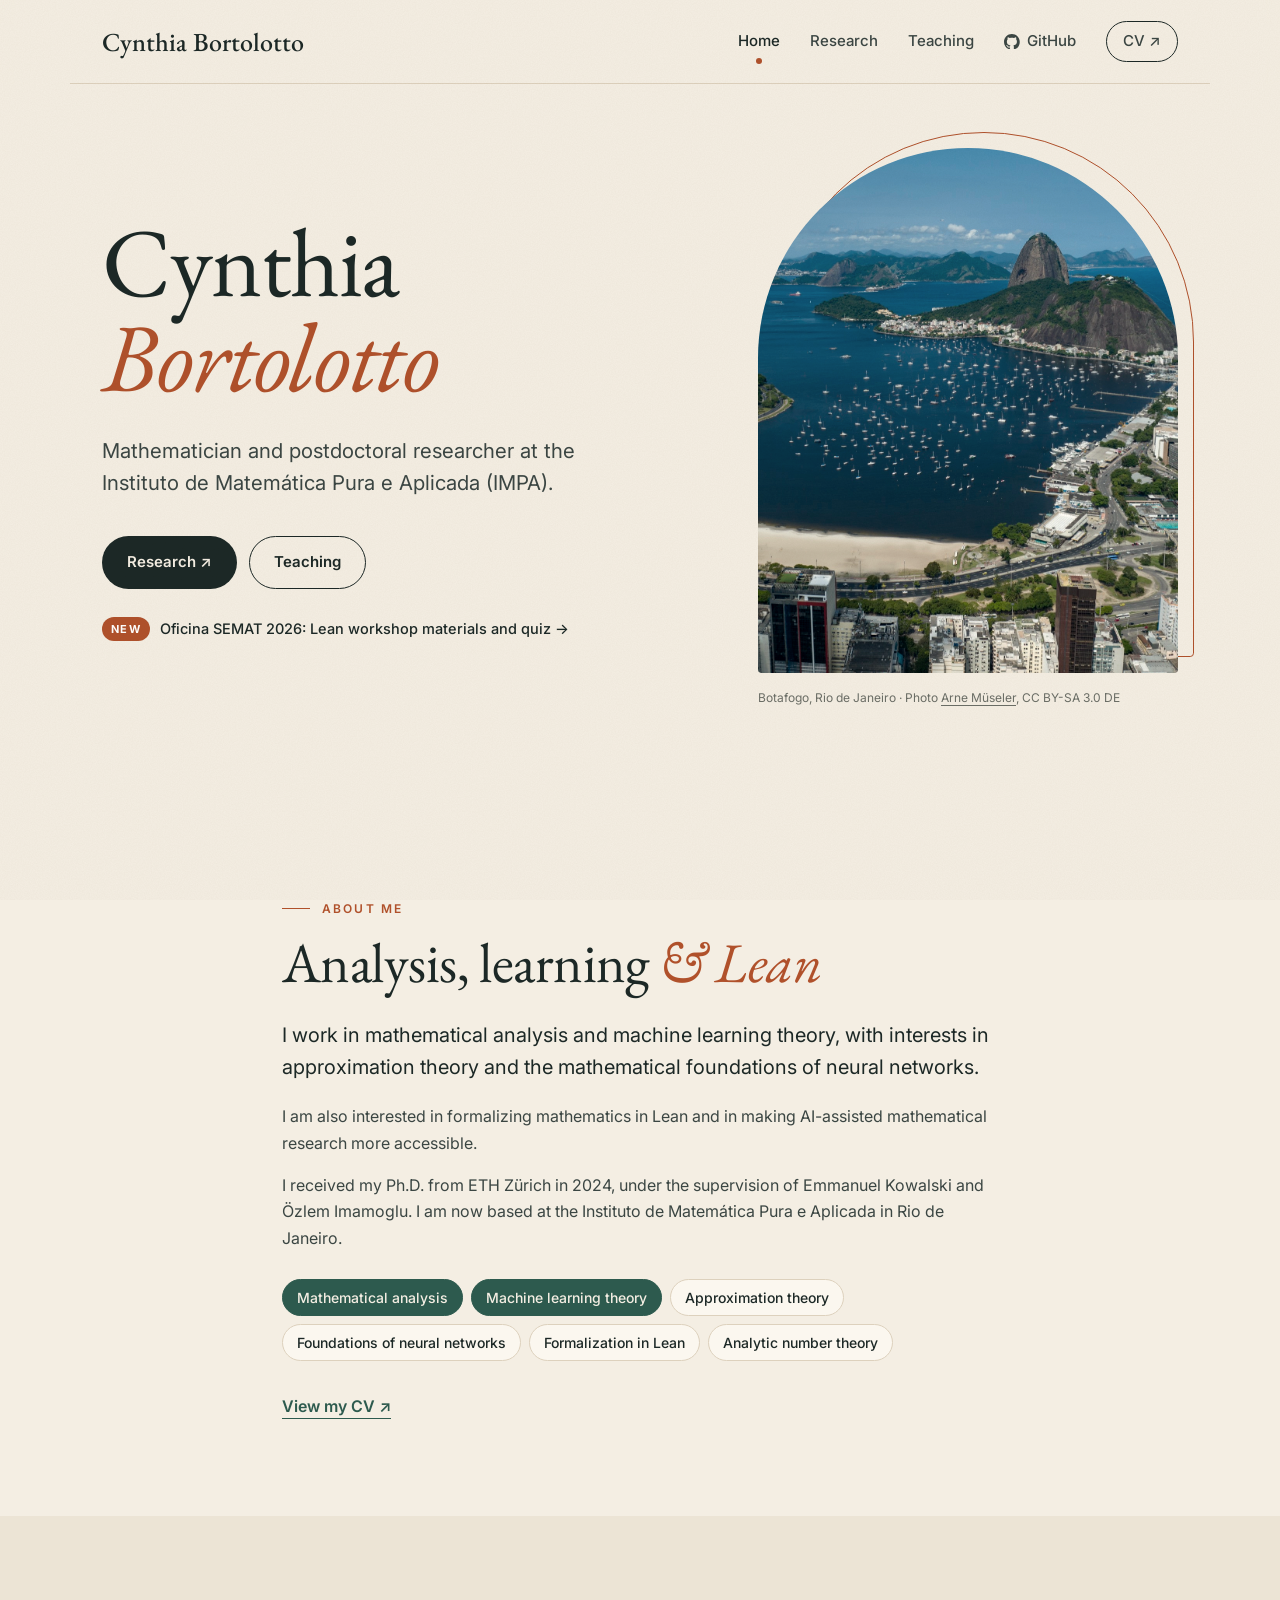
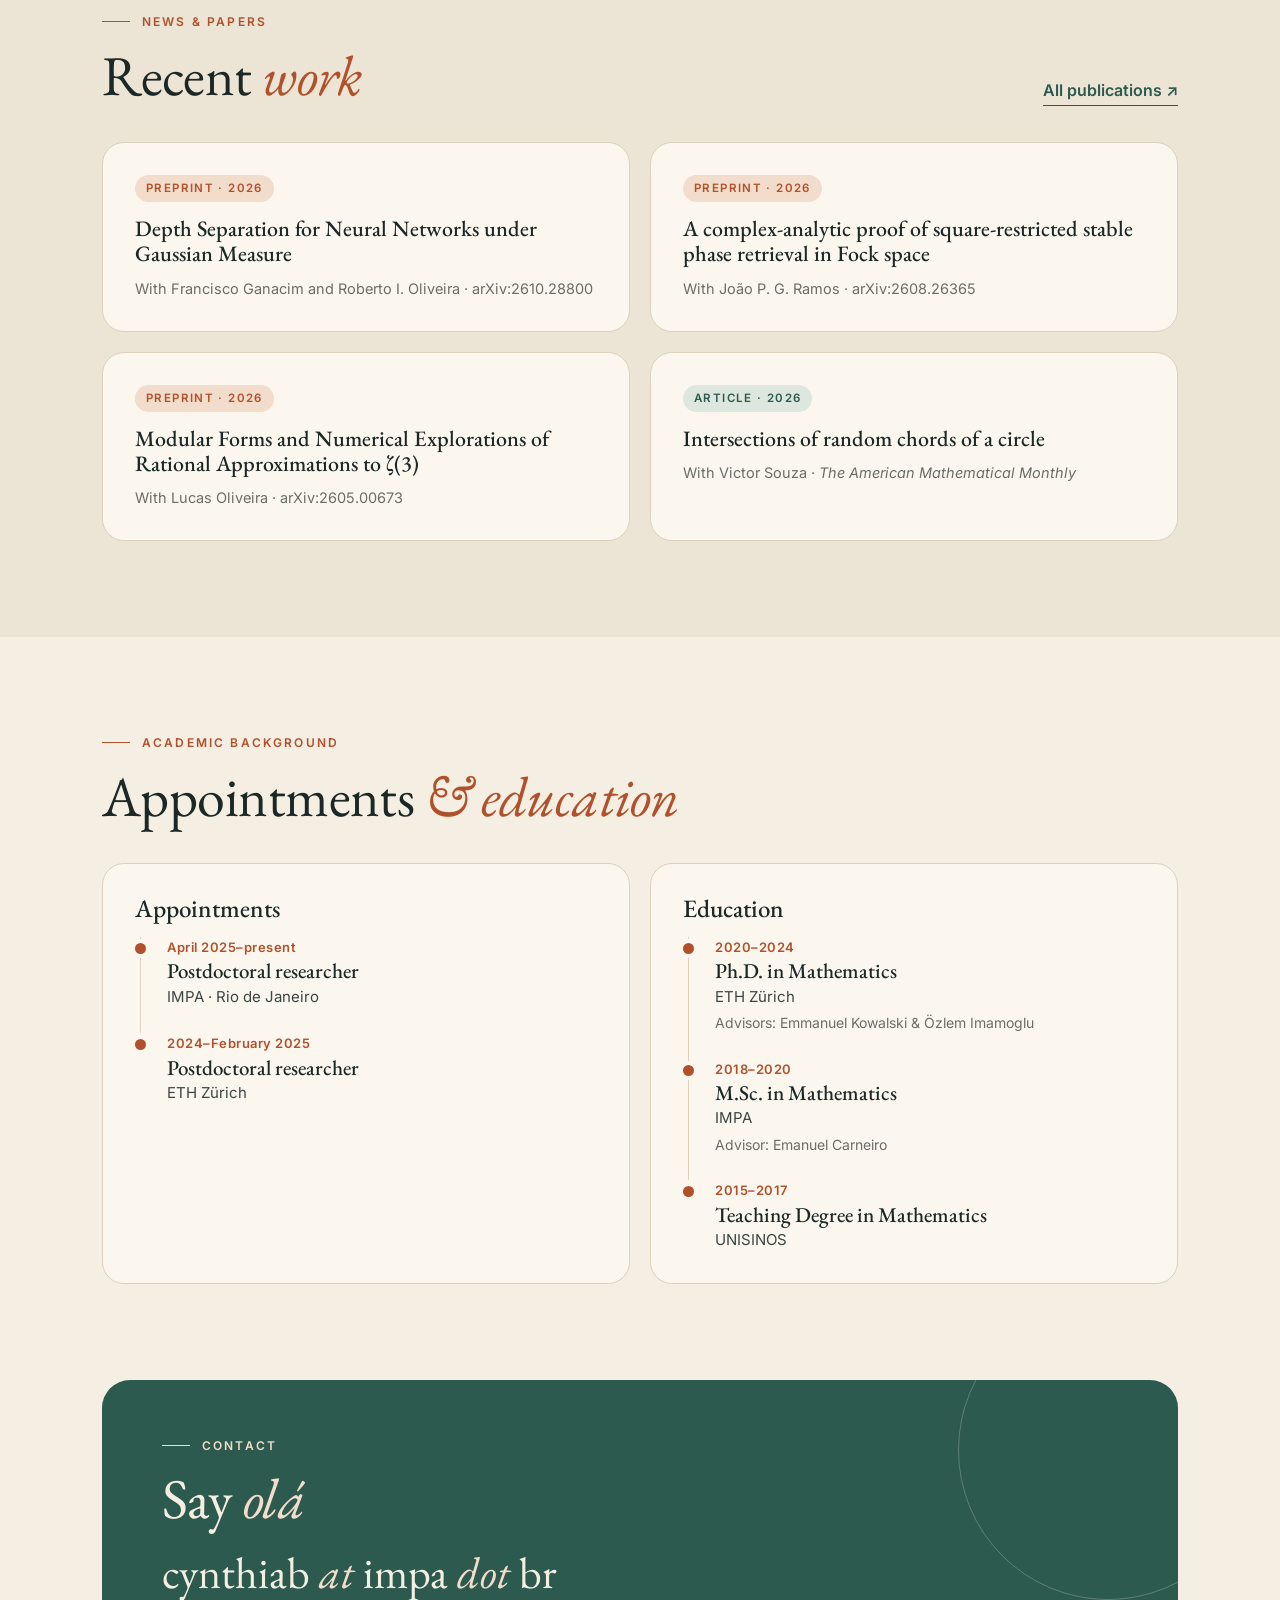
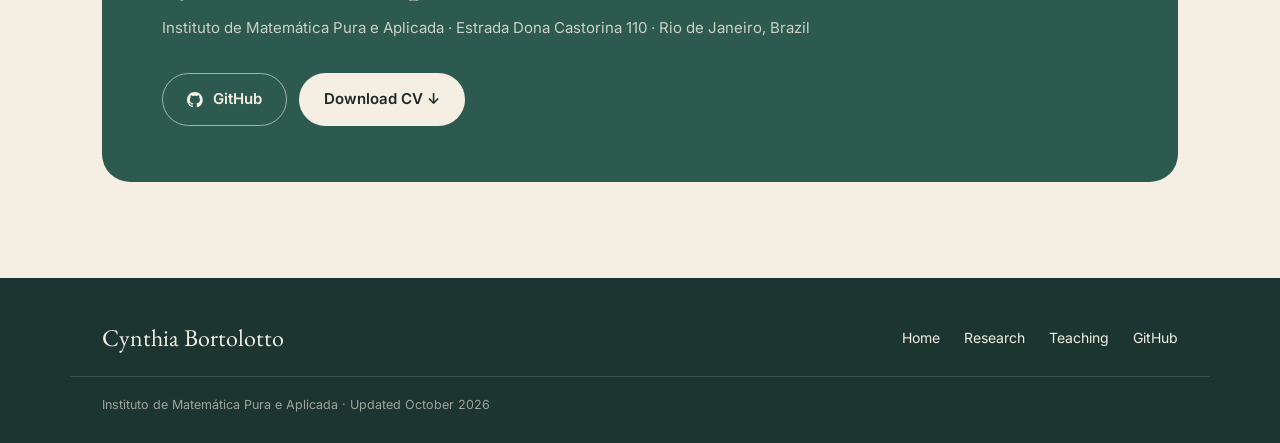
==== index.html @ 7a4b2d6e "Create academic website Home, Research and Teaching pages, with papers, theses, courses, and the SEM" ====
<!doctype html>
<html lang="en">
<head>
  <meta charset="utf-8">
  <meta name="viewport" content="width=device-width, initial-scale=1">
  <meta name="description" content="Cynthia Bortolotto is a mathematician and postdoctoral researcher at IMPA, working in analysis, machine learning theory, and formalization in Lean.">
  <meta name="theme-color" content="#f4eee3">
  <meta property="og:type" content="website">
  <meta property="og:title" content="Cynthia Bortolotto · Mathematics · IMPA">
  <meta property="og:description" content="Cynthia Bortolotto is a mathematician and postdoctoral researcher at IMPA, working in analysis, machine learning theory, and formalization in Lean.">
  <meta property="og:image" content="https://cynthiabort.github.io/assets/photos/rio-small.jpg">
  <link rel="canonical" href="https://cynthiabort.github.io/">
  <link rel="icon" href="favicon.svg" type="image/svg+xml">
  <link rel="preconnect" href="https://fonts.googleapis.com">
  <link rel="preconnect" href="https://fonts.gstatic.com" crossorigin>
  <link rel="stylesheet" href="https://fonts.googleapis.com/css2?family=EB+Garamond:ital,wght@0,400;0,500;0,600;1,400;1,500&family=Inter:wght@400;500;600;700&display=swap">
  <link rel="stylesheet" href="styles.css">
  <script src="script.js" defer></script>
  <title>Cynthia Bortolotto · Mathematics · IMPA</title>
</head>
<body>
  <a class="skip-link" href="#main">Skip to main content</a>
  <header class="site-header">
    <div class="container header-inner">
      <a class="brand" href="index.html" aria-label="Cynthia Bortolotto, home"><span class="brand-name">Cynthia Bortolotto</span><span class="brand-short" aria-hidden="true">C. Bortolotto</span></a>
      <nav class="site-nav" aria-label="Main navigation">
        <a href="index.html" aria-current="page">Home</a>
        <a href="research.html">Research</a>
        <a href="teaching.html">Teaching</a>
        <a class="nav-gh" href="https://github.com/cynthiabort"><svg class="gh-icon" viewBox="0 0 16 16" aria-hidden="true"><path fill="currentColor" d="M8 0C3.58 0 0 3.58 0 8c0 3.54 2.29 6.53 5.47 7.59.4.07.55-.17.55-.38 0-.19-.01-.82-.01-1.49-2.01.37-2.53-.49-2.69-.94-.09-.23-.48-.94-.82-1.13-.28-.15-.68-.52-.01-.53.63-.01 1.08.58 1.23.82.72 1.21 1.87.87 2.33.66.07-.52.28-.87.51-1.07-1.78-.2-3.64-.89-3.64-3.95 0-.87.31-1.59.82-2.15-.08-.2-.36-1.02.08-2.12 0 0 .67-.21 2.2.82.64-.18 1.32-.27 2-.27.68 0 1.36.09 2 .27 1.53-1.04 2.2-.82 2.2-.82.44 1.1.16 1.92.08 2.12.51.56.82 1.27.82 2.15 0 3.07-1.87 3.75-3.65 3.95.29.25.54.73.54 1.48 0 1.07-.01 1.93-.01 2.2 0 .21.15.46.55.38A8.013 8.013 0 0016 8c0-4.42-3.58-8-8-8z"/></svg><span>GitHub</span></a>
        <a class="nav-cv" href="cv.pdf">CV ↗</a>
      </nav>
    </div>
  </header>
  <main id="main">

    <section class="hero" aria-labelledby="name">
      <div class="container hero-grid">
        <div class="hero-text">
          <h1 id="name">Cynthia <em>Bortolotto</em></h1>
          <p class="lead">Mathematician and postdoctoral researcher at the Instituto de Matemática Pura e Aplicada (IMPA).</p>
          <div class="hero-actions">
            <a class="btn btn--dark" href="research.html">Research ↗</a>
            <a class="btn btn--line" href="teaching.html">Teaching</a>
          </div>
          <a class="news-link" href="teaching.html#semat-2026"><span class="news-tag">New</span> Oficina SEMAT 2026: Lean workshop materials and quiz →</a>
        </div>
        <figure class="arch">
          <div class="arch-frame">
            <img src="assets/photos/rio.jpg" alt="Botafogo Bay and Sugarloaf Mountain, Rio de Janeiro" style="object-position: 62% 50%" width="2400" height="1350">
          </div>
          <figcaption>Botafogo, Rio de Janeiro · Photo <a href="https://commons.wikimedia.org/wiki/File:P%C3%A3o_de_A%C3%A7ucar_-_Sugarloaf_Mountain_-_Zuckerhut_-_Botafago.jpg">Arne Müseler</a>, CC BY-SA 3.0 DE</figcaption>
        </figure>
      </div>
    </section>

    <!-- ABOUT: edit the biography here. -->
    <section class="section" aria-labelledby="about-title">
      <div class="container about">
        <div class="about-text">
          <span class="eyebrow">About me</span>
          <h2 id="about-title">Analysis, learning <em>&amp; Lean</em></h2>
          <p class="lead">I work in mathematical analysis and machine learning theory, with interests in approximation theory and the mathematical foundations of neural networks.</p>
          <p>I am also interested in formalizing mathematics in Lean and in making AI-assisted mathematical research more accessible.</p>
          <p>I received my Ph.D. from ETH Zürich in 2024, under the supervision of Emmanuel Kowalski and Özlem Imamoglu. I am now based at the Instituto de Matemática Pura e Aplicada in Rio de Janeiro.</p>
          <ul class="chips" aria-label="Research interests">
            <li>Mathematical analysis</li>
            <li>Machine learning theory</li>
            <li>Approximation theory</li>
            <li>Foundations of neural networks</li>
            <li>Formalization in Lean</li>
            <li>Analytic number theory</li>
          </ul>
          <a class="arrow-link" href="cv.pdf">View my CV ↗</a>
        </div>
      </div>
    </section>

    <!-- RECENT WORK: the four newest papers (keep it at four). The full list is in research.html. -->
    <section class="section section--tint" aria-labelledby="recent-title">
      <div class="container">
        <span class="eyebrow">News &amp; papers</span>
        <div class="section-head"><h2 id="recent-title">Recent <em>work</em></h2><a class="arrow-link" href="research.html#papers">All publications ↗</a></div>
        <div class="card-grid">
          <article class="card update"><span class="tag tag--preprint">Preprint · 2026</span><h3><a href="https://arxiv.org/abs/2610.28800">Depth Separation for Neural Networks under Gaussian Measure</a></h3><p>With Francisco Ganacim and Roberto I. Oliveira · arXiv:2610.28800</p></article>
          <article class="card update"><span class="tag tag--preprint">Preprint · 2026</span><h3><a href="https://arxiv.org/abs/2608.26365">A complex-analytic proof of square-restricted stable phase retrieval in Fock space</a></h3><p>With João P. G. Ramos · arXiv:2608.26365</p></article>
          <article class="card update"><span class="tag tag--preprint">Preprint · 2026</span><h3><a href="https://arxiv.org/abs/2605.00673">Modular Forms and Numerical Explorations of Rational Approximations to ζ(3)</a></h3><p>With Lucas Oliveira · arXiv:2605.00673</p></article>
          <article class="card update"><span class="tag">Article · 2026</span><h3><a href="https://doi.org/10.1080/00029890.2026.2662833">Intersections of random chords of a circle</a></h3><p>With Victor Souza · <cite>The American Mathematical Monthly</cite></p></article>
        </div>
      </div>
    </section>

    <section class="section" aria-labelledby="background-title">
      <div class="container">
        <span class="eyebrow">Academic background</span>
        <h2 id="background-title">Appointments <em>&amp; education</em></h2>
        <div class="timeline-grid">
          <div class="card"><h3>Appointments</h3><dl class="timeline">
            <div><dt>April 2025–present</dt><dd><strong>Postdoctoral researcher</strong><span>IMPA · Rio de Janeiro</span></dd></div>
            <div><dt>2024–February 2025</dt><dd><strong>Postdoctoral researcher</strong><span>ETH Zürich</span></dd></div>
          </dl></div>
          <div class="card"><h3>Education</h3><dl class="timeline">
            <div><dt>2020–2024</dt><dd><strong>Ph.D. in Mathematics</strong><span>ETH Zürich</span><p>Advisors: Emmanuel Kowalski &amp; Özlem Imamoglu</p></dd></div>
            <div><dt>2018–2020</dt><dd><strong>M.Sc. in Mathematics</strong><span>IMPA</span><p>Advisor: Emanuel Carneiro</p></dd></div>
            <div><dt>2015–2017</dt><dd><strong>Teaching Degree in Mathematics</strong><span>UNISINOS</span></dd></div>
          </dl></div>
        </div>
      </div>
    </section>

    <section class="section" id="contact" aria-labelledby="contact-title">
      <div class="container">
        <div class="contact-panel">
          <div>
            <span class="eyebrow eyebrow--light">Contact</span>
            <h2 id="contact-title">Say <em>olá</em></h2>
            <span class="email">cynthiab <span class="at">at</span> impa <span class="at">dot</span> br</span>
            <p>Instituto de Matemática Pura e Aplicada · Estrada Dona Castorina 110 · Rio de Janeiro, Brazil</p>
          </div>
          <div class="contact-actions">
            <a class="btn btn--cream-line" href="https://github.com/cynthiabort"><svg class="gh-icon" viewBox="0 0 16 16" aria-hidden="true"><path fill="currentColor" d="M8 0C3.58 0 0 3.58 0 8c0 3.54 2.29 6.53 5.47 7.59.4.07.55-.17.55-.38 0-.19-.01-.82-.01-1.49-2.01.37-2.53-.49-2.69-.94-.09-.23-.48-.94-.82-1.13-.28-.15-.68-.52-.01-.53.63-.01 1.08.58 1.23.82.72 1.21 1.87.87 2.33.66.07-.52.28-.87.51-1.07-1.78-.2-3.64-.89-3.64-3.95 0-.87.31-1.59.82-2.15-.08-.2-.36-1.02.08-2.12 0 0 .67-.21 2.2.82.64-.18 1.32-.27 2-.27.68 0 1.36.09 2 .27 1.53-1.04 2.2-.82 2.2-.82.44 1.1.16 1.92.08 2.12.51.56.82 1.27.82 2.15 0 3.07-1.87 3.75-3.65 3.95.29.25.54.73.54 1.48 0 1.07-.01 1.93-.01 2.2 0 .21.15.46.55.38A8.013 8.013 0 0016 8c0-4.42-3.58-8-8-8z"/></svg> GitHub</a>
            <a class="btn btn--cream" href="cv.pdf">Download CV ↓</a>
          </div>
        </div>
      </div>
    </section>
  </main>
  <footer class="site-footer">
    <div class="container footer-inner">
      <p class="footer-name">Cynthia Bortolotto</p>
      <nav class="footer-links" aria-label="Footer navigation"><a href="index.html">Home</a><a href="research.html">Research</a><a href="teaching.html">Teaching</a><a href="https://github.com/cynthiabort">GitHub</a></nav>
    </div>
    <div class="container footer-note"><p>Instituto de Matemática Pura e Aplicada · Updated October 2026</p></div>
  </footer>
</body>
</html>
---- styles.css ----
/* ---------- Colors and fonts ---------- */
:root {
  --paper: #f4eee3;
  --paper-2: #ece4d5;
  --card: #fbf7ef;
  --ink: #1c2826;
  --text: #3b4643;
  --muted: #6b6e66;
  --terra: #b0512b;
  --terra-soft: #f2dccb;
  --green: #2d5a4e;
  --green-soft: #dde7df;
  --line: #ddd1bd;
  --footer: #1d3530;
  --serif: 'EB Garamond', Garamond, Georgia, 'Times New Roman', serif;
  --sans: 'Inter', -apple-system, BlinkMacSystemFont, 'Segoe UI', sans-serif;
}

/* ---------- Base ---------- */
*, *::before, *::after { box-sizing: border-box; }
html { scroll-behavior: smooth; scroll-padding-top: 96px; }
body {
  margin: 0;
  background: var(--paper);
  color: var(--text);
  font-family: var(--sans);
  font-size: 16px;
  line-height: 1.65;
  -webkit-font-smoothing: antialiased;
}
/* A faint paper grain over the whole page. */
body::after {
  content: ''; position: fixed; inset: 0; z-index: 100; pointer-events: none;
  opacity: .22; mix-blend-mode: multiply;
  background-image: url("data:image/svg+xml,%3Csvg xmlns='http://www.w3.org/2000/svg' width='180' height='180'%3E%3Cfilter id='n'%3E%3CfeTurbulence type='fractalNoise' baseFrequency='.85' numOctaves='3' stitchTiles='stitch'/%3E%3CfeColorMatrix values='0 0 0 0 .45 0 0 0 0 .38 0 0 0 0 .3 0 0 0 .35 0'/%3E%3C/filter%3E%3Crect width='100%25' height='100%25' filter='url(%23n)'/%3E%3C/svg%3E");
}
h1, h2, h3, p { margin-top: 0; }
h1, h2, h3 { color: var(--ink); }
h1 em, h2 em { font-style: italic; color: var(--terra); }
a { color: var(--green); text-underline-offset: 3px; text-decoration-thickness: 1px; }
a:hover { color: var(--terra); }
a:focus-visible, button:focus-visible, summary:focus-visible { outline: 2px solid var(--terra); outline-offset: 3px; border-radius: 4px; }
button { font: inherit; }
[hidden] { display: none !important; }
cite { font-style: italic; }

.container { width: 100%; max-width: 1140px; margin: 0 auto; padding: 0 32px; }
.skip-link { position: fixed; top: 10px; left: 10px; z-index: 200; background: var(--ink); color: var(--paper); padding: 10px 16px; border-radius: 999px; transform: translateY(-200%); }
.skip-link:focus { transform: none; }

/* ---------- Header ---------- */
.site-header {
  position: sticky; top: 0; z-index: 30;
  background: rgba(244, 238, 227, .9);
  -webkit-backdrop-filter: blur(10px); backdrop-filter: blur(10px);
}
.header-inner { display: flex; align-items: center; justify-content: space-between; gap: 24px; height: 84px; border-bottom: 1px solid var(--line); }
.brand { display: flex; align-items: center; gap: 12px; color: var(--ink); text-decoration: none; }
.brand:hover { color: var(--ink); }
.brand-name, .brand-short { font-family: var(--serif); font-size: 26px; font-weight: 500; line-height: 1; }
.brand-short { display: none; }
.gh-icon { width: 1.05em; height: 1.05em; flex: none; }
.site-nav .nav-gh { display: inline-flex; align-items: center; gap: 7px; }
.site-nav { display: flex; align-items: center; gap: 30px; }
.site-nav a { position: relative; white-space: nowrap; color: var(--text); font-size: 15px; font-weight: 500; text-decoration: none; }
.site-nav a:hover { color: var(--terra); }
.site-nav a[aria-current="page"] { color: var(--ink); }
.site-nav a[aria-current="page"]::after {
  content: ''; position: absolute; left: 50%; bottom: -10px; width: 6px; height: 6px; margin-left: -3px;
  border-radius: 50%; background: var(--terra);
}
.site-nav .nav-cv { border: 1px solid var(--ink); border-radius: 999px; padding: 7px 16px; }
.site-nav .nav-cv:hover { background: var(--ink); color: var(--paper); }

/* ---------- Hero with arched photo ---------- */
.hero { padding: 64px 0 96px; }
.hero--page { padding: 48px 0 72px; }
.hero-grid { display: grid; grid-template-columns: minmax(0, 1fr) 420px; gap: 72px; align-items: center; }
.hero--page .hero-grid { grid-template-columns: minmax(0, 1fr) 340px; }
.coords {
  display: inline-flex; align-items: center; gap: 12px; margin-bottom: 26px;
  font-size: 13px; font-weight: 500; letter-spacing: .08em; color: var(--muted); font-variant-numeric: tabular-nums;
}
.coords::before { content: ''; width: 34px; height: 1px; background: var(--terra); }
.hero h1 {
  font-family: var(--serif); font-weight: 400;
  font-size: clamp(56px, 7.6vw, 108px); line-height: .98; letter-spacing: -.015em;
  margin: 0 0 30px;
}
.hero h1 em { display: block; }
.hero--page h1 { font-size: clamp(56px, 7vw, 96px); }
.hero--page h1 em { display: inline; }
.hero .lead { font-size: clamp(18px, 1.6vw, 21px); line-height: 1.6; max-width: 520px; margin-bottom: 0; }
.hero-actions { display: flex; flex-wrap: wrap; gap: 12px; margin-top: 36px; }

.arch { margin: 0; }
.arch-frame { position: relative; }
.arch-frame::before {
  content: ''; position: absolute; inset: 0; transform: translate(16px, -16px);
  border: 1.5px solid var(--terra); border-radius: 999px 999px 18px 18px;
}
.arch img {
  position: relative; display: block; width: 100%; height: auto; aspect-ratio: 4 / 5; object-fit: cover;
  border-radius: 999px 999px 18px 18px;
  filter: saturate(.88) sepia(.1) contrast(1.03);
}
.hero--page .arch img { aspect-ratio: 1 / 1; }
.arch figcaption { margin-top: 16px; font-size: 12px; color: var(--muted); line-height: 1.5; }
.arch figcaption a { color: inherit; }


/* ---------- Buttons and labels ---------- */
.btn {
  display: inline-flex; align-items: center; gap: 10px;
  padding: 13px 24px; border-radius: 999px; border: 1px solid transparent;
  font-size: 15px; font-weight: 600; text-decoration: none;
  transition: background-color .15s, color .15s, border-color .15s;
}
.btn--dark { background: var(--ink); color: var(--paper); }
.btn--dark:hover { background: var(--terra); color: #fff; }
.btn--line { border-color: var(--ink); color: var(--ink); }
.btn--line:hover { background: var(--ink); color: var(--paper); }
.btn--cream { background: var(--paper); color: var(--ink); }
.btn--cream:hover { background: #fff; color: var(--terra); }
.eyebrow {
  display: flex; align-items: center; gap: 12px; margin-bottom: 14px;
  font-size: 12px; font-weight: 600; letter-spacing: .18em; text-transform: uppercase; color: var(--terra);
}
.eyebrow::before { content: ''; width: 28px; height: 1px; background: currentColor; }
.eyebrow--light { color: var(--terra-soft); }
.arrow-link { font-weight: 600; text-decoration: none; border-bottom: 1px solid currentColor; padding-bottom: 2px; white-space: nowrap; }

/* ---------- Sections ---------- */
.section { padding: 96px 0; }
.section--tint { background: var(--paper-2); }
.section h2 {
  font-family: var(--serif); font-weight: 400;
  font-size: clamp(38px, 4.6vw, 56px); line-height: 1.08; letter-spacing: -.01em;
  margin-bottom: 36px;
}
.section-head { display: flex; align-items: flex-end; justify-content: space-between; gap: 24px; margin-bottom: 36px; }
.section-head h2 { margin-bottom: 0; }
.section-intro { font-size: 17px; color: var(--muted); max-width: 640px; margin: -20px 0 32px; }
.section + .section:not(.section--tint) { padding-top: 0; }
.section.section--tint + .section:not(.section--tint) { padding-top: 96px; }

/* ---------- Home: about ---------- */
.about { max-width: 780px; }
.about-text h2 { margin-bottom: 26px; }
.about-text .lead { font-size: 20px; line-height: 1.6; color: var(--ink); }
.chips { display: flex; flex-wrap: wrap; gap: 8px; list-style: none; padding: 0; margin: 28px 0 32px; }
.chips li { font-size: 14px; font-weight: 500; color: var(--ink); padding: 6px 14px; border: 1px solid var(--line); border-radius: 999px; background: var(--card); }
.chips li:nth-child(-n+2) { background: var(--green); border-color: var(--green); color: var(--paper); }

/* ---------- Cards ---------- */
.card-grid { display: grid; grid-template-columns: 1fr 1fr; gap: 20px; }
.card-grid--3 { grid-template-columns: repeat(3, 1fr); }
.card { background: var(--card); border: 1px solid var(--line); border-radius: 22px; padding: 30px 32px; }
.card h3 { font-family: var(--serif); font-weight: 500; font-size: 25px; line-height: 1.15; margin-bottom: 14px; }
.card p { font-size: 15.5px; }
.card p:last-child { margin-bottom: 0; }
.card h3:last-child { margin-bottom: 0; }
.roman { counter-reset: roman; }
.roman .card { counter-increment: roman; }
.roman .card::before { content: counter(roman, lower-roman) '.'; display: block; font-family: var(--serif); font-style: italic; font-size: 30px; line-height: 1; color: var(--terra); margin-bottom: 18px; }

.update .tag { margin-bottom: 14px; }
.update h3 { font-size: 22px; margin-bottom: 10px; }
.update h3 a { color: var(--ink); text-decoration: none; }
.update h3 a:hover { color: var(--terra); }
.update p { font-size: 14.5px; color: var(--muted); }
.tag { display: inline-block; font-size: 11.5px; font-weight: 600; letter-spacing: .12em; text-transform: uppercase; padding: 4px 11px; border-radius: 999px; color: var(--green); background: var(--green-soft); }
.tag--preprint { color: var(--terra); background: var(--terra-soft); }

/* ---------- Research: papers ---------- */
.paper-tools { display: flex; justify-content: space-between; align-items: center; gap: 16px; flex-wrap: wrap; margin-bottom: 8px; }
.filters { display: flex; flex-wrap: wrap; gap: 8px; }
.filters button { background: transparent; border: 1px solid var(--ink); border-radius: 999px; color: var(--ink); padding: 7px 16px; font-size: 14px; font-weight: 500; cursor: pointer; }
.filters button:hover { background: var(--card); }
.filters button[aria-pressed="true"] { background: var(--ink); color: var(--paper); }
#paper-count { font-family: var(--serif); font-style: italic; font-size: 19px; color: var(--muted); margin: 0; }
.paper-list { border-bottom: 1px solid var(--line); }
.paper { display: grid; grid-template-columns: 120px minmax(0, 1fr); gap: 28px; padding: 34px 0; border-top: 1px solid var(--line); scroll-margin-top: 110px; }
.paper:target h3 { color: var(--terra); }
.paper-year { font-family: var(--serif); font-style: italic; font-size: 38px; line-height: 1; color: var(--terra); }
.paper-type { display: block; margin-top: 10px; font-family: var(--sans); font-style: normal; font-size: 11px; font-weight: 600; letter-spacing: .14em; text-transform: uppercase; color: var(--muted); }
.paper h3 { font-family: var(--serif); font-weight: 500; font-size: 24px; line-height: 1.2; margin-bottom: 10px; }
.authors { font-size: 15px; margin-bottom: 2px; }
.venue { font-size: 15px; color: var(--muted); margin-bottom: 16px; }
.paper-links { display: flex; flex-wrap: wrap; gap: 8px; }
.paper-links a { font-size: 13.5px; font-weight: 600; text-decoration: none; padding: 4px 13px; border: 1px solid var(--line); border-radius: 999px; background: var(--card); }
.paper-links a:hover { border-color: var(--terra); color: var(--terra); }
details { margin-top: 14px; }
summary { cursor: pointer; width: fit-content; font-size: 14px; font-weight: 500; color: var(--muted); }
summary:hover { color: var(--terra); }
details p { font-size: 15px; margin: 8px 0 0; max-width: 70ch; }
.thesis-note { display: flex; flex-direction: column; gap: 6px; margin-top: 32px; padding: 28px 34px; background: var(--green); border-radius: 22px; }
.thesis-note .eyebrow { color: var(--terra-soft); margin: 0; }
.thesis-note > a { color: var(--paper); font-family: var(--serif); font-size: 26px; line-height: 1.2; text-decoration: none; }
.thesis-note > a:hover { color: #fff; text-decoration: underline; }

.thesis { display: flex; flex-direction: column; }
.thesis-meta { font-size: 12px; font-weight: 600; letter-spacing: .12em; text-transform: uppercase; color: var(--terra); margin-bottom: 14px; }
.thesis h3 { font-size: 23px; }
.thesis p { font-size: 14.5px; color: var(--muted); margin-bottom: 20px; }
.thesis .paper-links { margin-top: auto; }

/* ---------- Numbered lists (talks, teaching) ---------- */
.numbered { list-style: none; padding: 0; margin: 0 0 36px; counter-reset: item; border-bottom: 1px solid var(--line); }
.numbered > li {
  counter-increment: item;
  display: grid; grid-template-columns: 80px minmax(0, 1fr) auto; gap: 24px; align-items: baseline;
  padding: 24px 0; border-top: 1px solid var(--line);
}
.numbered > li::before { content: counter(item, decimal-leading-zero); font-family: var(--serif); font-style: italic; font-size: 34px; line-height: 1; color: var(--terra); }
.numbered h3 { font-family: var(--serif); font-weight: 500; font-size: 24px; line-height: 1.2; margin: 0 0 4px; }
.numbered p { font-size: 15px; color: var(--muted); margin: 0; }
.numbered .when { font-size: 14px; font-weight: 500; color: var(--ink); white-space: nowrap; font-variant-numeric: tabular-nums; }

/* ---------- Timeline ---------- */
.timeline-grid { display: grid; grid-template-columns: 1fr 1fr; gap: 20px; }
.timeline { margin: 0; }
.timeline > div { position: relative; padding: 0 0 24px 26px; border-left: 1px solid var(--line); margin-left: 5px; }
.timeline > div:last-child { padding-bottom: 0; border-left-color: transparent; }
.timeline > div::before { content: ''; position: absolute; left: -6px; top: 6px; width: 11px; height: 11px; border-radius: 50%; background: var(--terra); box-shadow: 0 0 0 4px var(--card); }
.timeline dt { font-size: 13px; font-weight: 600; letter-spacing: .04em; color: var(--terra); }
.timeline dd { margin: 0; }
.timeline strong { display: block; color: var(--ink); font-family: var(--serif); font-weight: 500; font-size: 21px; line-height: 1.25; }
.timeline dd span { display: block; font-size: 15px; }
.timeline dd p { font-size: 14px; color: var(--muted); margin: 2px 0 0; }

/* ---------- Contact ---------- */
.contact-panel {
  position: relative; overflow: hidden;
  display: flex; align-items: flex-end; justify-content: space-between; gap: 32px; flex-wrap: wrap;
  background: var(--green); color: var(--paper); border-radius: 28px; padding: 56px 60px;
}
.contact-panel::after {
  content: ''; position: absolute; right: -80px; top: -80px; width: 300px; height: 300px; border-radius: 50%;
  border: 1px solid rgba(244, 238, 227, .25); pointer-events: none;
}
.contact-panel h2 { color: var(--paper); margin-bottom: 18px; }
.contact-panel h2 em { color: var(--terra-soft); }
.contact-panel .email { display: block; font-family: var(--serif); font-size: clamp(28px, 3.6vw, 44px); line-height: 1.15; color: var(--paper); overflow-wrap: anywhere; }
.contact-panel .email .at { font-style: italic; color: var(--terra-soft); }
.contact-panel p { margin: 18px 0 0; color: rgba(244, 238, 227, .8); font-size: 15px; }
.contact-actions { position: relative; z-index: 1; display: flex; flex-wrap: wrap; gap: 12px; }
.btn--cream-line { border-color: rgba(244, 238, 227, .6); color: var(--paper); }
.btn--cream-line:hover { background: rgba(244, 238, 227, .12); border-color: var(--paper); color: var(--paper); }

/* ---------- Workshop ---------- */
.section.section--workshop { padding-top: 16px; padding-bottom: 0; }
.section.section--workshop + .section { padding-top: 96px; }
.workshop-panel { position: relative; overflow: hidden; background: var(--terra); color: #fff; border-radius: 22px; padding: 30px 36px; }
.workshop-panel::after { content: ''; position: absolute; right: -70px; bottom: -120px; width: 240px; height: 240px; border-radius: 50%; border: 1px solid rgba(255, 255, 255, .28); pointer-events: none; }
.workshop-panel .eyebrow { color: #fbe3d4; }
.workshop-panel .eyebrow { margin-bottom: 10px; }
.section .workshop-panel h2 { color: #fff; max-width: 820px; font-size: clamp(26px, 2.8vw, 34px); line-height: 1.15; margin-bottom: 0; }
.workshop-panel h2 em { color: #fbe3d4; }
.workshop-actions { position: relative; z-index: 1; display: flex; flex-wrap: wrap; gap: 10px; margin-top: 20px; }
.workshop-actions .btn { padding: 9px 18px; font-size: 14px; }
.workshop-panel .btn--cream:hover { color: var(--terra); }
.news-link { display: inline-flex; align-items: center; gap: 10px; margin-top: 28px; font-size: 14.5px; font-weight: 500; color: var(--ink); text-decoration: none; }
.news-link:hover { color: var(--terra); }
.news-tag { font-size: 11px; font-weight: 700; letter-spacing: .12em; text-transform: uppercase; color: #fff; background: var(--terra); padding: 3px 9px; border-radius: 999px; }

/* ---------- Footer ---------- */
.site-footer { background: var(--footer); color: rgba(244, 238, 227, .8); padding: 40px 0 28px; font-size: 14px; }
.footer-inner { display: flex; justify-content: space-between; align-items: center; gap: 16px; flex-wrap: wrap; }
.site-footer p { margin: 0; }
.footer-name { font-family: var(--serif); font-size: 24px; color: var(--paper); }
.footer-links { display: flex; gap: 24px; }
.site-footer a { color: var(--paper); text-decoration: none; }
.site-footer a:hover { color: var(--terra-soft); }
.footer-note { margin-top: 18px; padding-top: 18px; border-top: 1px solid rgba(244, 238, 227, .15); font-size: 12.5px; color: rgba(244, 238, 227, .6); }

/* ---------- Smaller screens ---------- */
@media (max-width: 960px) {
  .hero-grid, .hero--page .hero-grid { grid-template-columns: 1fr; gap: 56px; }
  .arch { width: min(100%, 380px); margin: 0 auto 0 16px; }
  .card-grid, .card-grid--3, .timeline-grid { grid-template-columns: 1fr; }
  .section { padding: 72px 0; }
  .section.section--tint + .section:not(.section--tint) { padding-top: 72px; }
}
@media (max-width: 640px) {
  .container { padding: 0 18px; }
  .header-inner { height: 68px; gap: 12px; }
  .brand-name, .site-nav .nav-gh span { display: none; }
  .brand-short { display: inline; font-size: 20px; white-space: nowrap; }
  .site-nav a[href="index.html"] { display: none; }
  .contact-panel::after { display: none; }
  .site-nav { gap: 16px; }
  .site-nav a { font-size: 14px; }
  .site-nav .nav-cv { padding: 6px 12px; }
  .hero { padding: 40px 0 64px; }
  .hero h1 { font-size: 54px; }
  .arch { width: calc(100% - 40px); margin-left: 24px; }
  .section { padding: 56px 0; }
  .section.section--tint + .section:not(.section--tint) { padding-top: 56px; }
  .section.section--workshop + .section { padding-top: 56px; }
  .section-head { flex-direction: column; align-items: flex-start; gap: 12px; }
  .card { padding: 24px 22px; border-radius: 18px; }
  .paper { grid-template-columns: 1fr; gap: 10px; padding: 28px 0; }
  .paper-year { display: flex; align-items: baseline; gap: 14px; font-size: 34px; }
  .paper-type { margin: 0; }
  .paper h3 { font-size: 22px; }
  .numbered > li { grid-template-columns: 52px minmax(0, 1fr); gap: 14px; }
  .numbered > li::before { font-size: 28px; }
  .numbered .when { grid-column: 2; }
  .numbered h3 { font-size: 21px; }
  .contact-panel { padding: 36px 24px; border-radius: 22px; }
  .workshop-panel { padding: 24px 20px; border-radius: 18px; }
  .workshop-panel::after { display: none; }
  .workshop-actions .btn { width: 100%; justify-content: center; }
  .footer-inner { flex-direction: column; align-items: flex-start; }
}

@media (max-width: 380px) {
  .container { padding: 0 14px; }
  .brand-short { font-size: 18px; }
  .site-nav { gap: 12px; }
  .site-nav a { font-size: 13px; }
  .site-nav .nav-cv { padding: 5px 10px; }
}

@media (prefers-reduced-motion: reduce) {
  html { scroll-behavior: auto; }
}

@media print {
  body::after, .site-header, .arch, .site-footer, .paper-tools, .paper-links, summary, .hero-actions { display: none !important; }
  body { background: #fff; }
  .hero-grid { display: block; }
  .card, .paper, .numbered > li { break-inside: avoid; }
  .paper[hidden] { display: grid !important; }
}
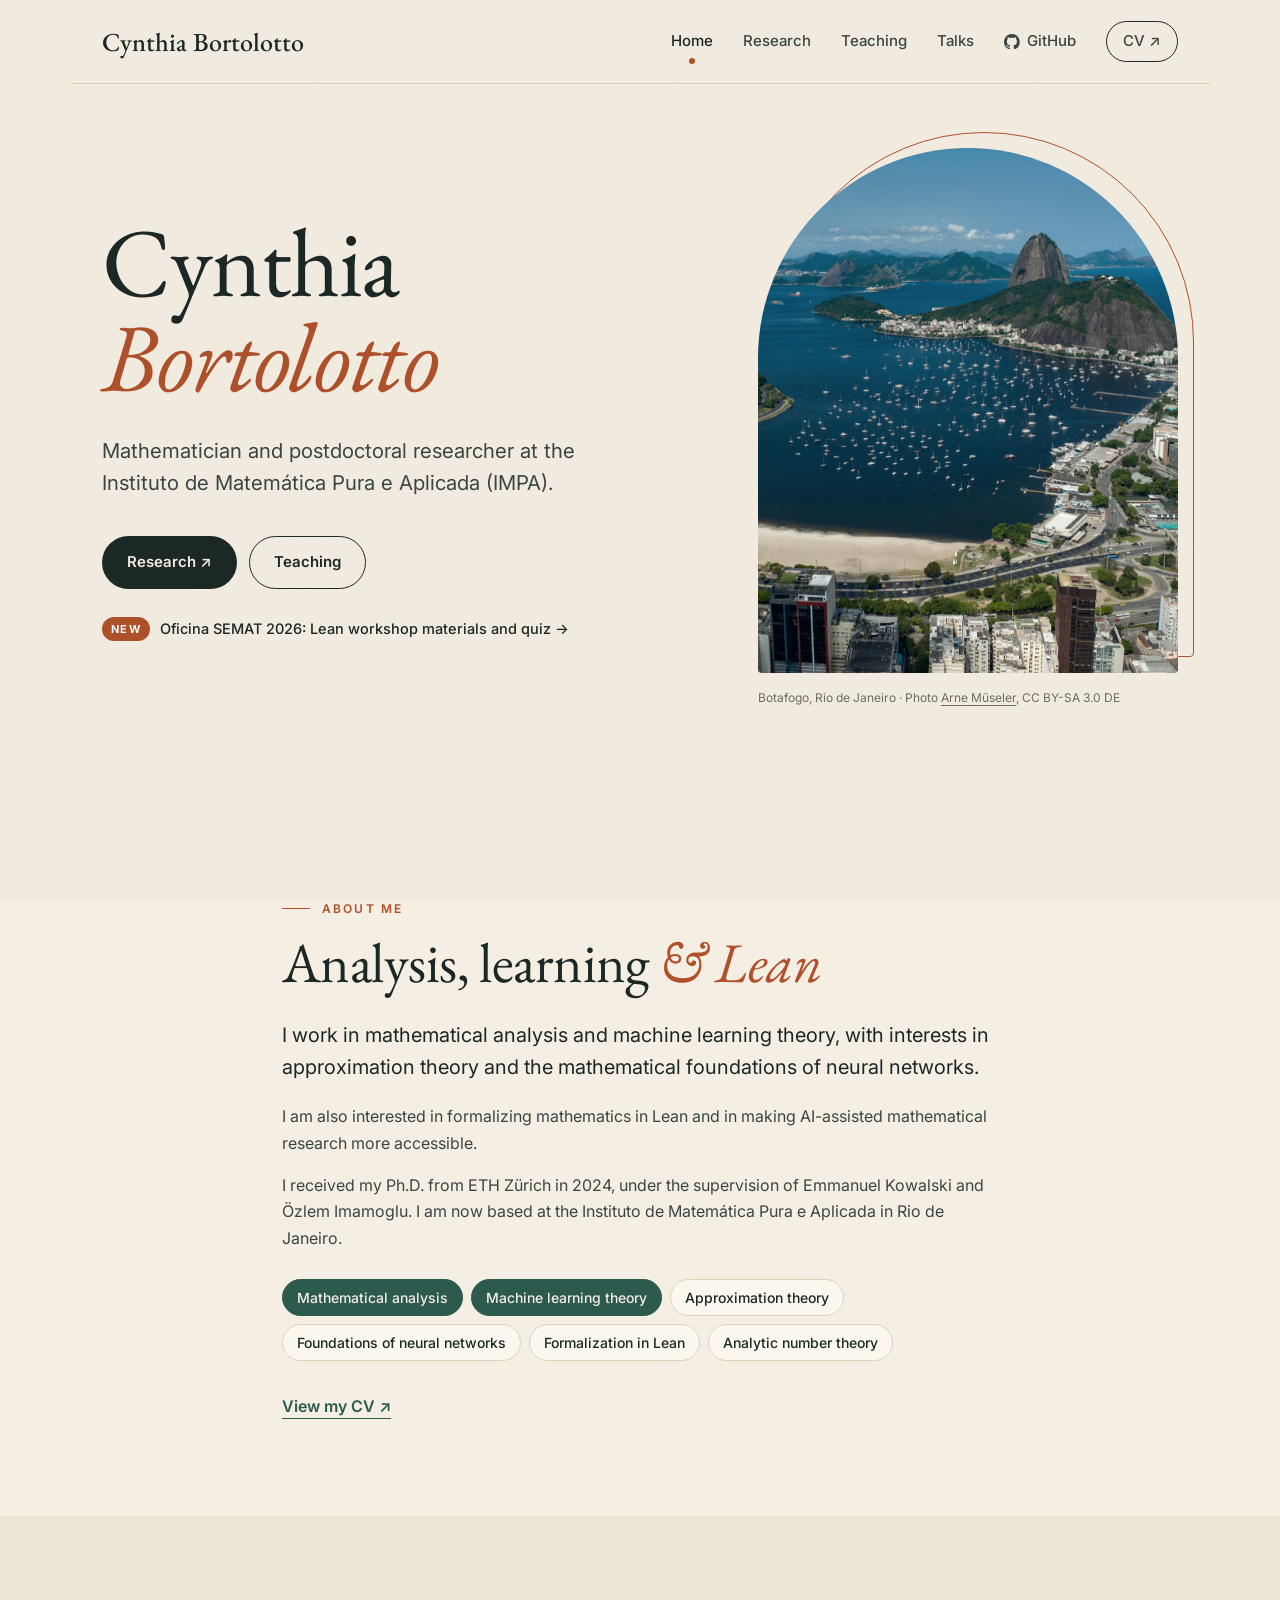
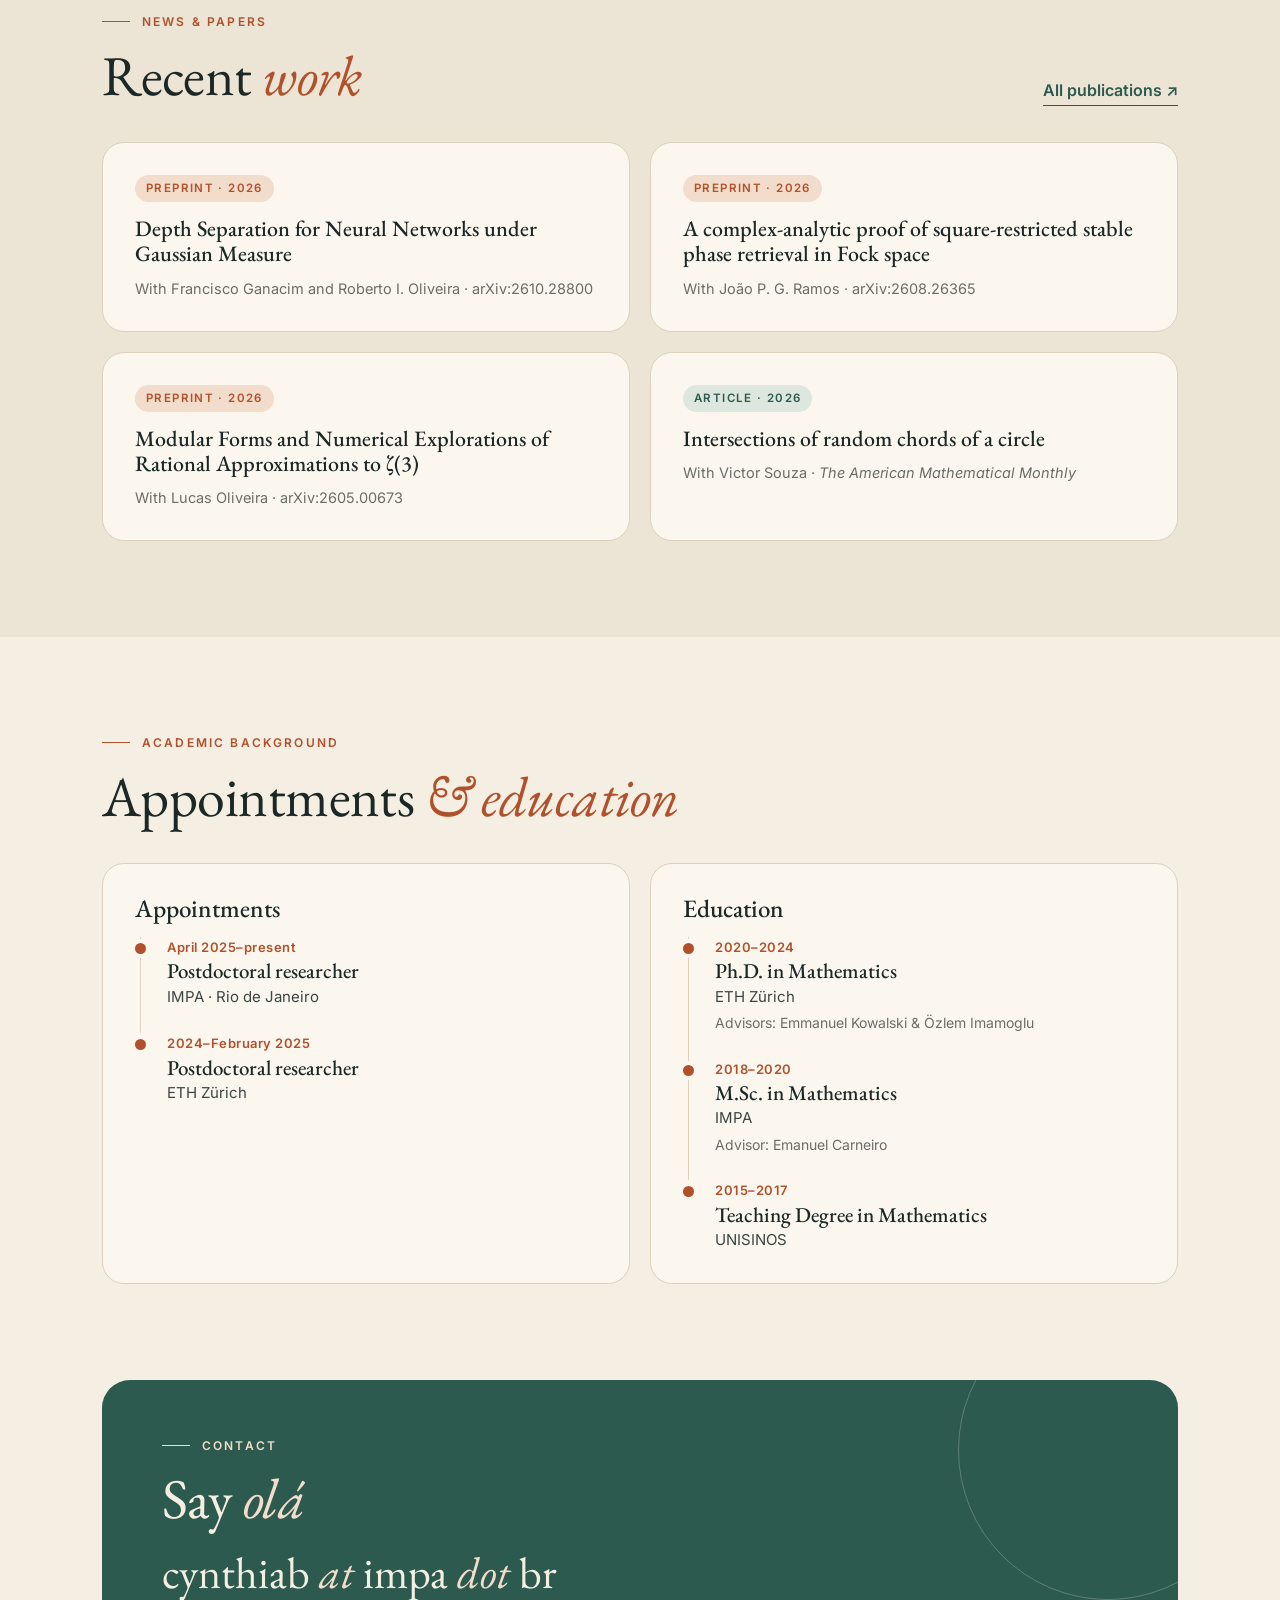
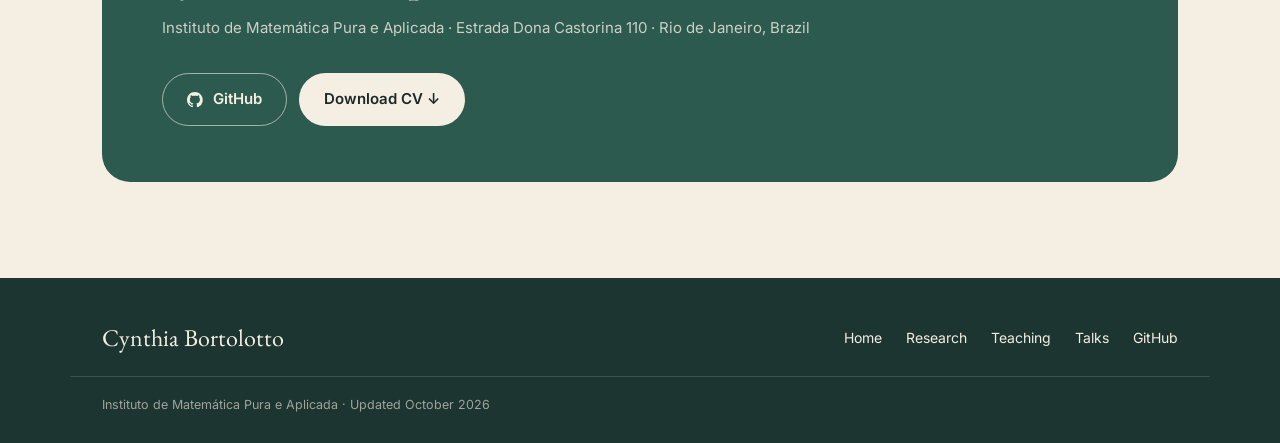
==== commit 7b147630: "Add Talks page with UERJ 2026 slides Talks page in the menu; slides for the 1st ANTM-UERJ talk on mo" ====
--- a/index.html
+++ b/index.html
@@ -27,6 +27,7 @@
         <a href="index.html" aria-current="page">Home</a>
         <a href="research.html">Research</a>
         <a href="teaching.html">Teaching</a>
+        <a href="talks.html">Talks</a>
         <a class="nav-gh" href="https://github.com/cynthiabort"><svg class="gh-icon" viewBox="0 0 16 16" aria-hidden="true"><path fill="currentColor" d="M8 0C3.58 0 0 3.58 0 8c0 3.54 2.29 6.53 5.47 7.59.4.07.55-.17.55-.38 0-.19-.01-.82-.01-1.49-2.01.37-2.53-.49-2.69-.94-.09-.23-.48-.94-.82-1.13-.28-.15-.68-.52-.01-.53.63-.01 1.08.58 1.23.82.72 1.21 1.87.87 2.33.66.07-.52.28-.87.51-1.07-1.78-.2-3.64-.89-3.64-3.95 0-.87.31-1.59.82-2.15-.08-.2-.36-1.02.08-2.12 0 0 .67-.21 2.2.82.64-.18 1.32-.27 2-.27.68 0 1.36.09 2 .27 1.53-1.04 2.2-.82 2.2-.82.44 1.1.16 1.92.08 2.12.51.56.82 1.27.82 2.15 0 3.07-1.87 3.75-3.65 3.95.29.25.54.73.54 1.48 0 1.07-.01 1.93-.01 2.2 0 .21.15.46.55.38A8.013 8.013 0 0016 8c0-4.42-3.58-8-8-8z"/></svg><span>GitHub</span></a>
         <a class="nav-cv" href="cv.pdf">CV ↗</a>
       </nav>
@@ -128,7 +129,7 @@
   <footer class="site-footer">
     <div class="container footer-inner">
       <p class="footer-name">Cynthia Bortolotto</p>
-      <nav class="footer-links" aria-label="Footer navigation"><a href="index.html">Home</a><a href="research.html">Research</a><a href="teaching.html">Teaching</a><a href="https://github.com/cynthiabort">GitHub</a></nav>
+      <nav class="footer-links" aria-label="Footer navigation"><a href="index.html">Home</a><a href="research.html">Research</a><a href="teaching.html">Teaching</a><a href="talks.html">Talks</a><a href="https://github.com/cynthiabort">GitHub</a></nav>
     </div>
     <div class="container footer-note"><p>Instituto de Matemática Pura e Aplicada · Updated October 2026</p></div>
   </footer>
--- a/styles.css
+++ b/styles.css
@@ -248,6 +248,14 @@
 .btn--cream-line { border-color: rgba(244, 238, 227, .6); color: var(--paper); }
 .btn--cream-line:hover { background: rgba(244, 238, 227, .12); border-color: var(--paper); color: var(--paper); }
 
+/* ---------- Talks ---------- */
+.hero--plain { padding: 72px 0 8px; }
+.section.section--talks { padding-top: 48px; }
+.visually-hidden { position: absolute; width: 1px; height: 1px; overflow: hidden; clip: rect(0 0 0 0); white-space: nowrap; }
+.talks-list .paper-links { margin-top: 14px; }
+.talks-list p + p { margin-top: 2px; }
+.talks-hint { font-size: 14px; color: var(--muted); }
+
 /* ---------- Workshop ---------- */
 .section.section--workshop { padding-top: 16px; padding-bottom: 0; }
 .section.section--workshop + .section { padding-top: 96px; }
@@ -287,6 +295,7 @@
   .header-inner { height: 68px; gap: 12px; }
   .brand-name, .site-nav .nav-gh span { display: none; }
   .brand-short { display: inline; font-size: 20px; white-space: nowrap; }
+  .site-nav .nav-gh { display: none; }
   .site-nav a[href="index.html"] { display: none; }
   .contact-panel::after { display: none; }
   .site-nav { gap: 16px; }
@@ -317,8 +326,8 @@
 
 @media (max-width: 380px) {
   .container { padding: 0 14px; }
-  .brand-short { font-size: 18px; }
-  .site-nav { gap: 12px; }
+  .brand-short { font-size: 17px; }
+  .site-nav { gap: 10px; }
   .site-nav a { font-size: 13px; }
   .site-nav .nav-cv { padding: 5px 10px; }
 }
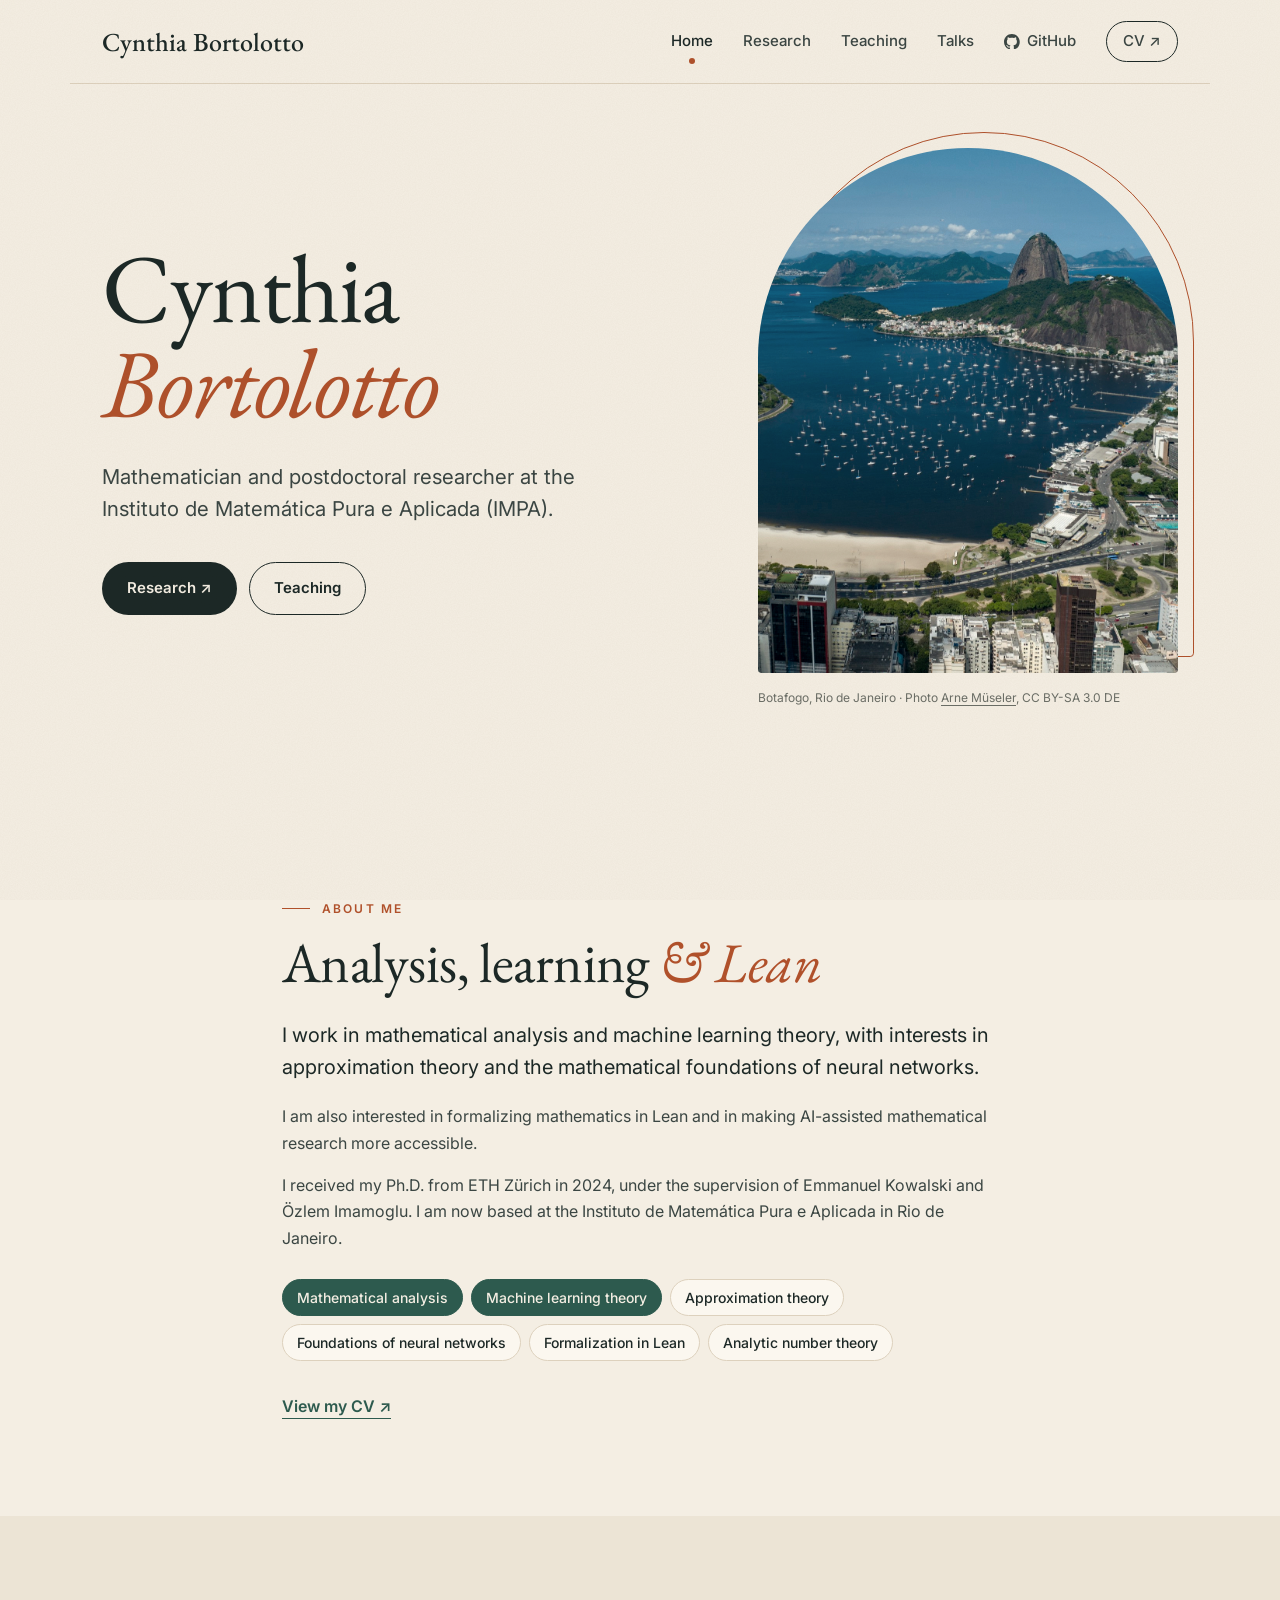
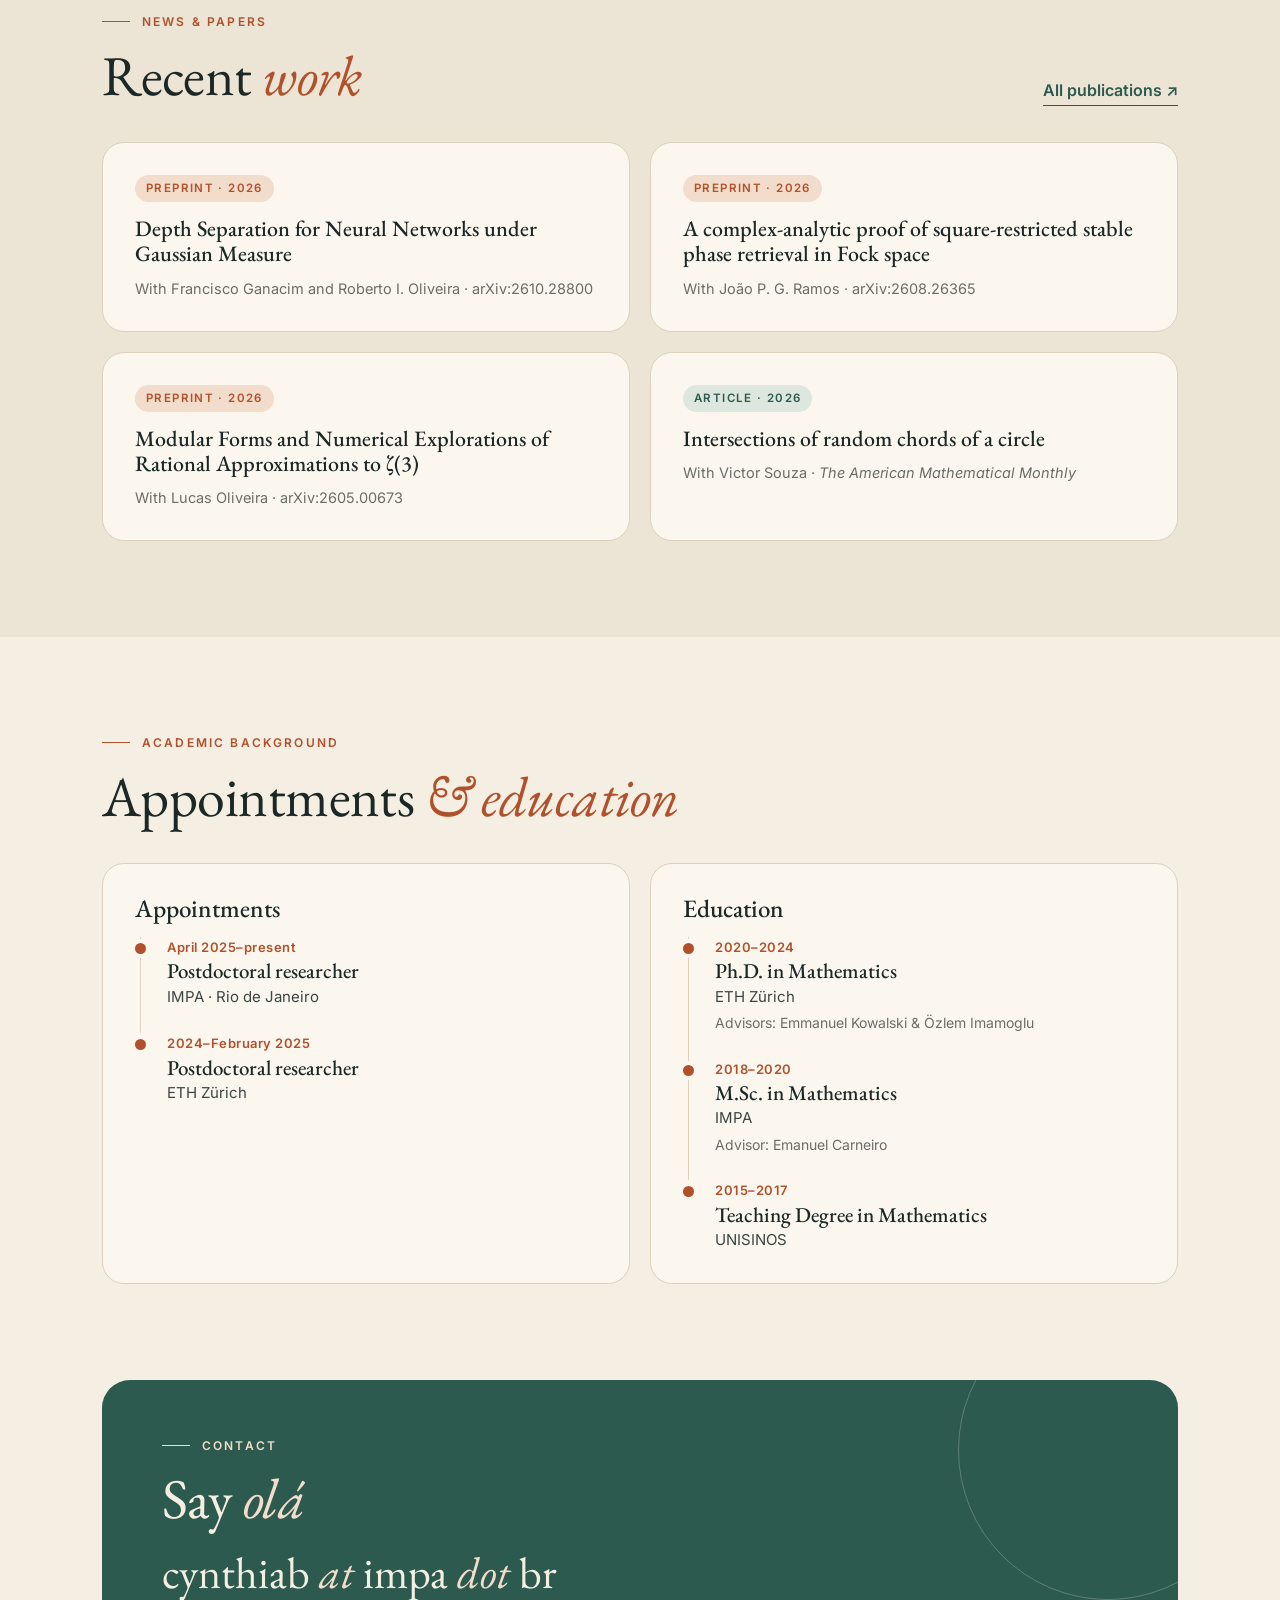
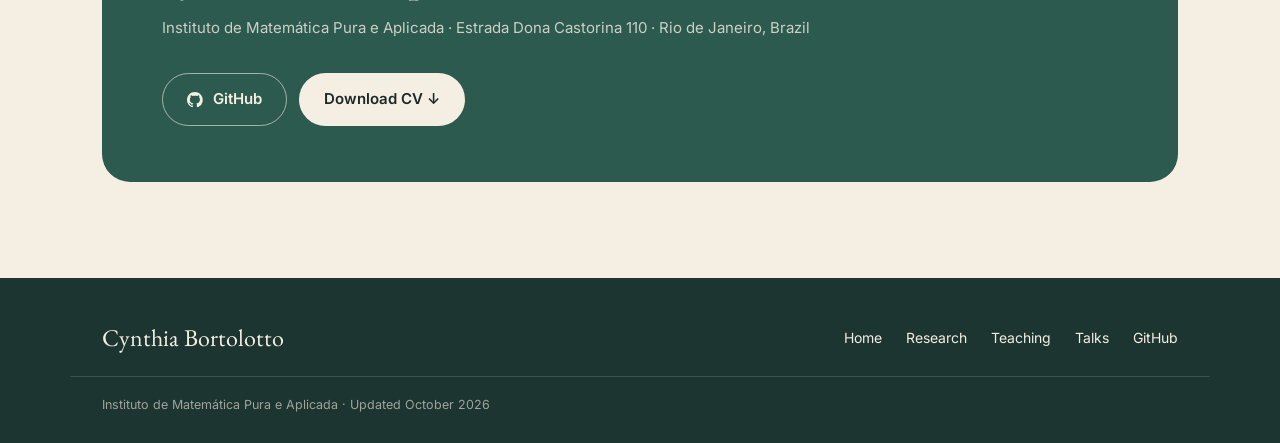
==== commit ae66dd6a: "Remove workshop from Home and Teaching; Complex Analysis in 2026.1 The SEMAT workshop stays on the T" ====
--- a/index.html
+++ b/index.html
@@ -44,7 +44,6 @@
             <a class="btn btn--dark" href="research.html">Research ↗</a>
             <a class="btn btn--line" href="teaching.html">Teaching</a>
           </div>
-          <a class="news-link" href="teaching.html#semat-2026"><span class="news-tag">New</span> Oficina SEMAT 2026: Lean workshop materials and quiz →</a>
         </div>
         <figure class="arch">
           <div class="arch-frame">
--- a/styles.css
+++ b/styles.css
@@ -253,24 +253,9 @@
 .section.section--talks { padding-top: 48px; }
 .visually-hidden { position: absolute; width: 1px; height: 1px; overflow: hidden; clip: rect(0 0 0 0); white-space: nowrap; }
 .talks-list .paper-links { margin-top: 14px; }
+.talks-list .paper-links a { display: inline-flex; align-items: center; gap: 6px; }
 .talks-list p + p { margin-top: 2px; }
 .talks-hint { font-size: 14px; color: var(--muted); }
-
-/* ---------- Workshop ---------- */
-.section.section--workshop { padding-top: 16px; padding-bottom: 0; }
-.section.section--workshop + .section { padding-top: 96px; }
-.workshop-panel { position: relative; overflow: hidden; background: var(--terra); color: #fff; border-radius: 22px; padding: 30px 36px; }
-.workshop-panel::after { content: ''; position: absolute; right: -70px; bottom: -120px; width: 240px; height: 240px; border-radius: 50%; border: 1px solid rgba(255, 255, 255, .28); pointer-events: none; }
-.workshop-panel .eyebrow { color: #fbe3d4; }
-.workshop-panel .eyebrow { margin-bottom: 10px; }
-.section .workshop-panel h2 { color: #fff; max-width: 820px; font-size: clamp(26px, 2.8vw, 34px); line-height: 1.15; margin-bottom: 0; }
-.workshop-panel h2 em { color: #fbe3d4; }
-.workshop-actions { position: relative; z-index: 1; display: flex; flex-wrap: wrap; gap: 10px; margin-top: 20px; }
-.workshop-actions .btn { padding: 9px 18px; font-size: 14px; }
-.workshop-panel .btn--cream:hover { color: var(--terra); }
-.news-link { display: inline-flex; align-items: center; gap: 10px; margin-top: 28px; font-size: 14.5px; font-weight: 500; color: var(--ink); text-decoration: none; }
-.news-link:hover { color: var(--terra); }
-.news-tag { font-size: 11px; font-weight: 700; letter-spacing: .12em; text-transform: uppercase; color: #fff; background: var(--terra); padding: 3px 9px; border-radius: 999px; }
 
 /* ---------- Footer ---------- */
 .site-footer { background: var(--footer); color: rgba(244, 238, 227, .8); padding: 40px 0 28px; font-size: 14px; }
@@ -306,7 +291,6 @@
   .arch { width: calc(100% - 40px); margin-left: 24px; }
   .section { padding: 56px 0; }
   .section.section--tint + .section:not(.section--tint) { padding-top: 56px; }
-  .section.section--workshop + .section { padding-top: 56px; }
   .section-head { flex-direction: column; align-items: flex-start; gap: 12px; }
   .card { padding: 24px 22px; border-radius: 18px; }
   .paper { grid-template-columns: 1fr; gap: 10px; padding: 28px 0; }
@@ -318,9 +302,6 @@
   .numbered .when { grid-column: 2; }
   .numbered h3 { font-size: 21px; }
   .contact-panel { padding: 36px 24px; border-radius: 22px; }
-  .workshop-panel { padding: 24px 20px; border-radius: 18px; }
-  .workshop-panel::after { display: none; }
-  .workshop-actions .btn { width: 100%; justify-content: center; }
   .footer-inner { flex-direction: column; align-items: flex-start; }
 }
 
